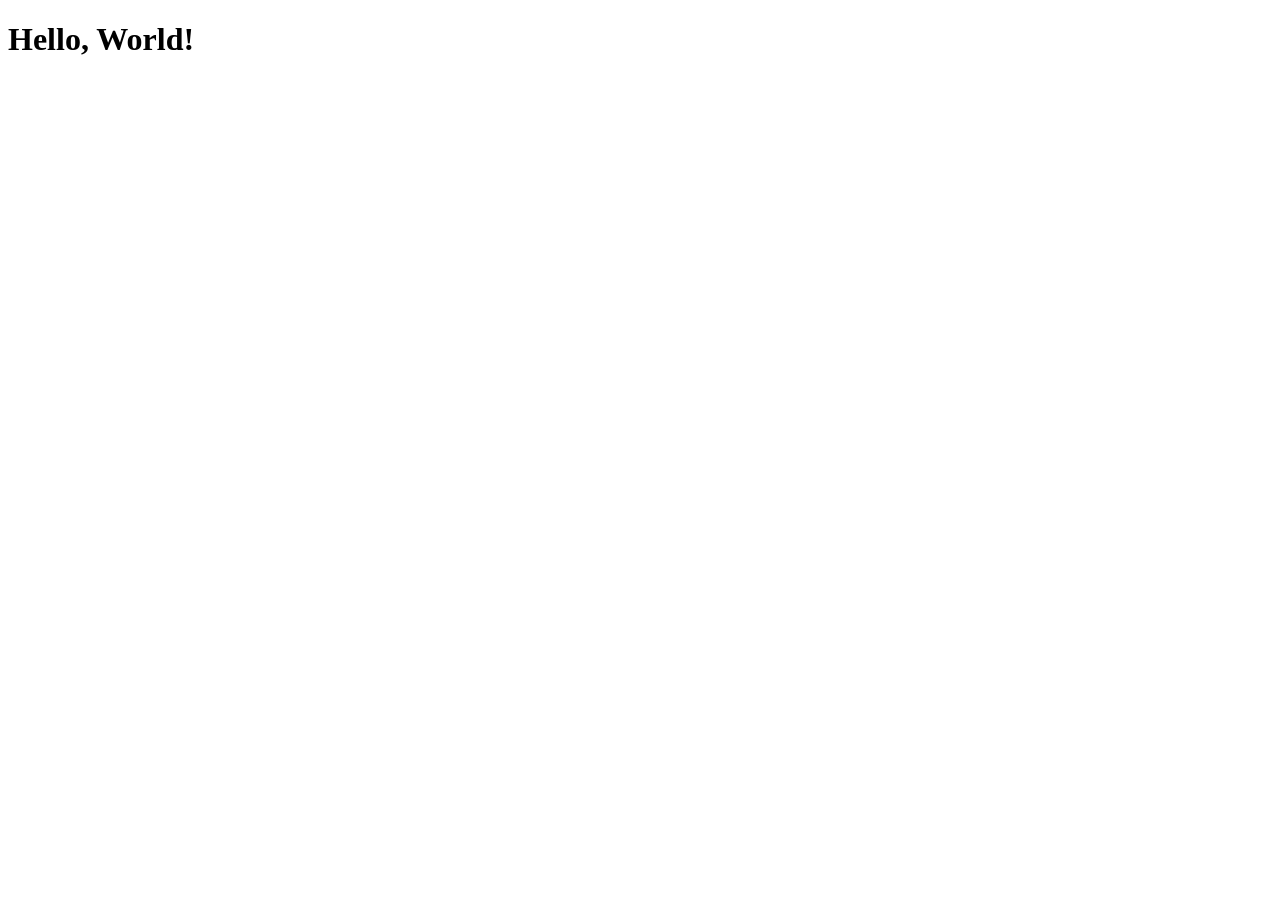
==== docs/index.html @ 04ee26a2 "Rename index.html to docs/index.html" ====
<!DOCTYPE html>
<html lang="en">
<head>
    <meta charset="UTF-8">
    <meta name="viewport" content="width=device-width, initial-scale=1.0">
    <title>Hello World</title>
</head>
<body>
    <h1>Hello, World!</h1>
</body>
</html>
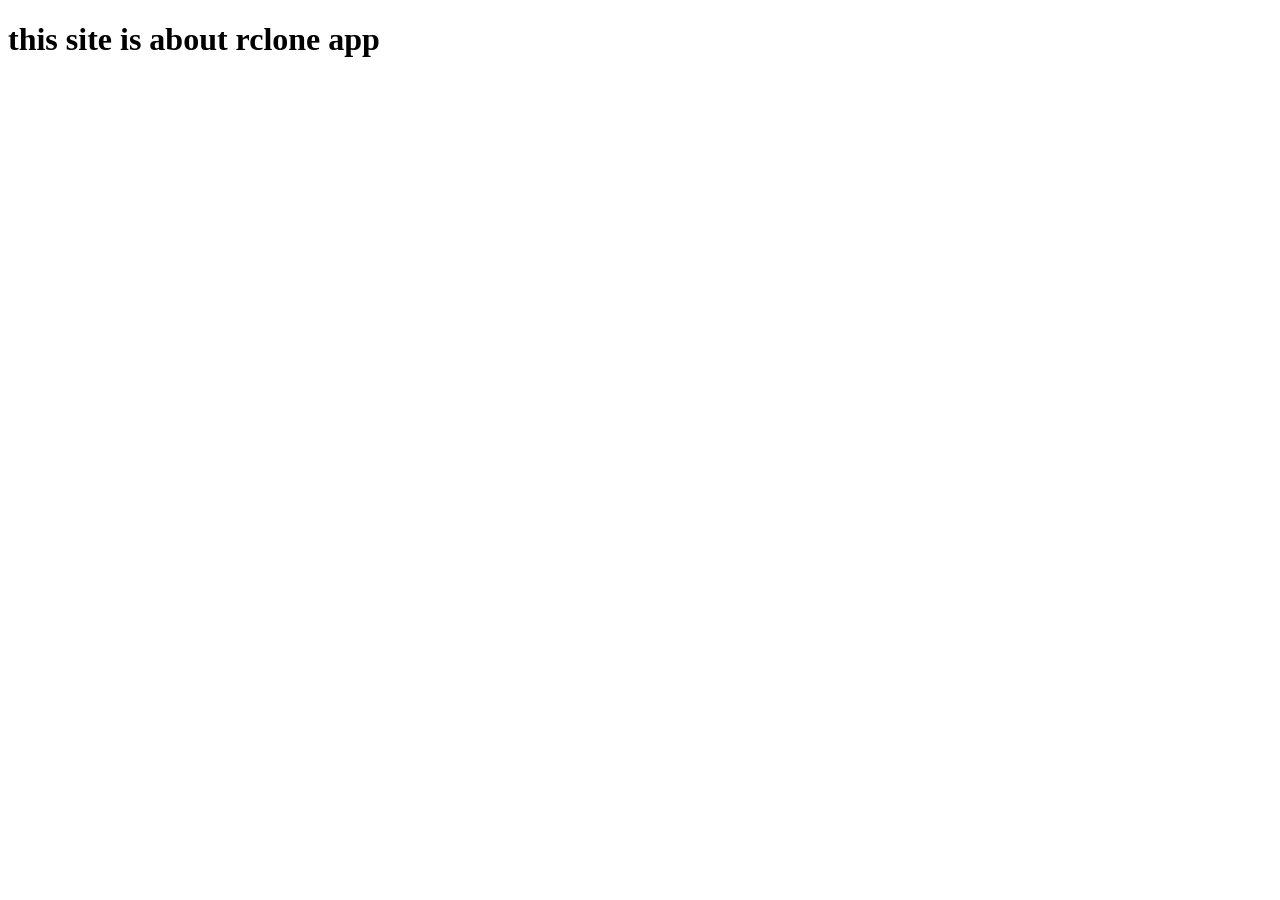
==== commit a42ccedd: "Update index.html" ====
--- a/docs/index.html
+++ b/docs/index.html
@@ -3,9 +3,9 @@
 <head>
     <meta charset="UTF-8">
     <meta name="viewport" content="width=device-width, initial-scale=1.0">
-    <title>Hello World</title>
+    <title>rclone app</title>
 </head>
 <body>
-    <h1>Hello, World!</h1>
+    <h1>this site is about rclone app</h1>
 </body>
 </html>
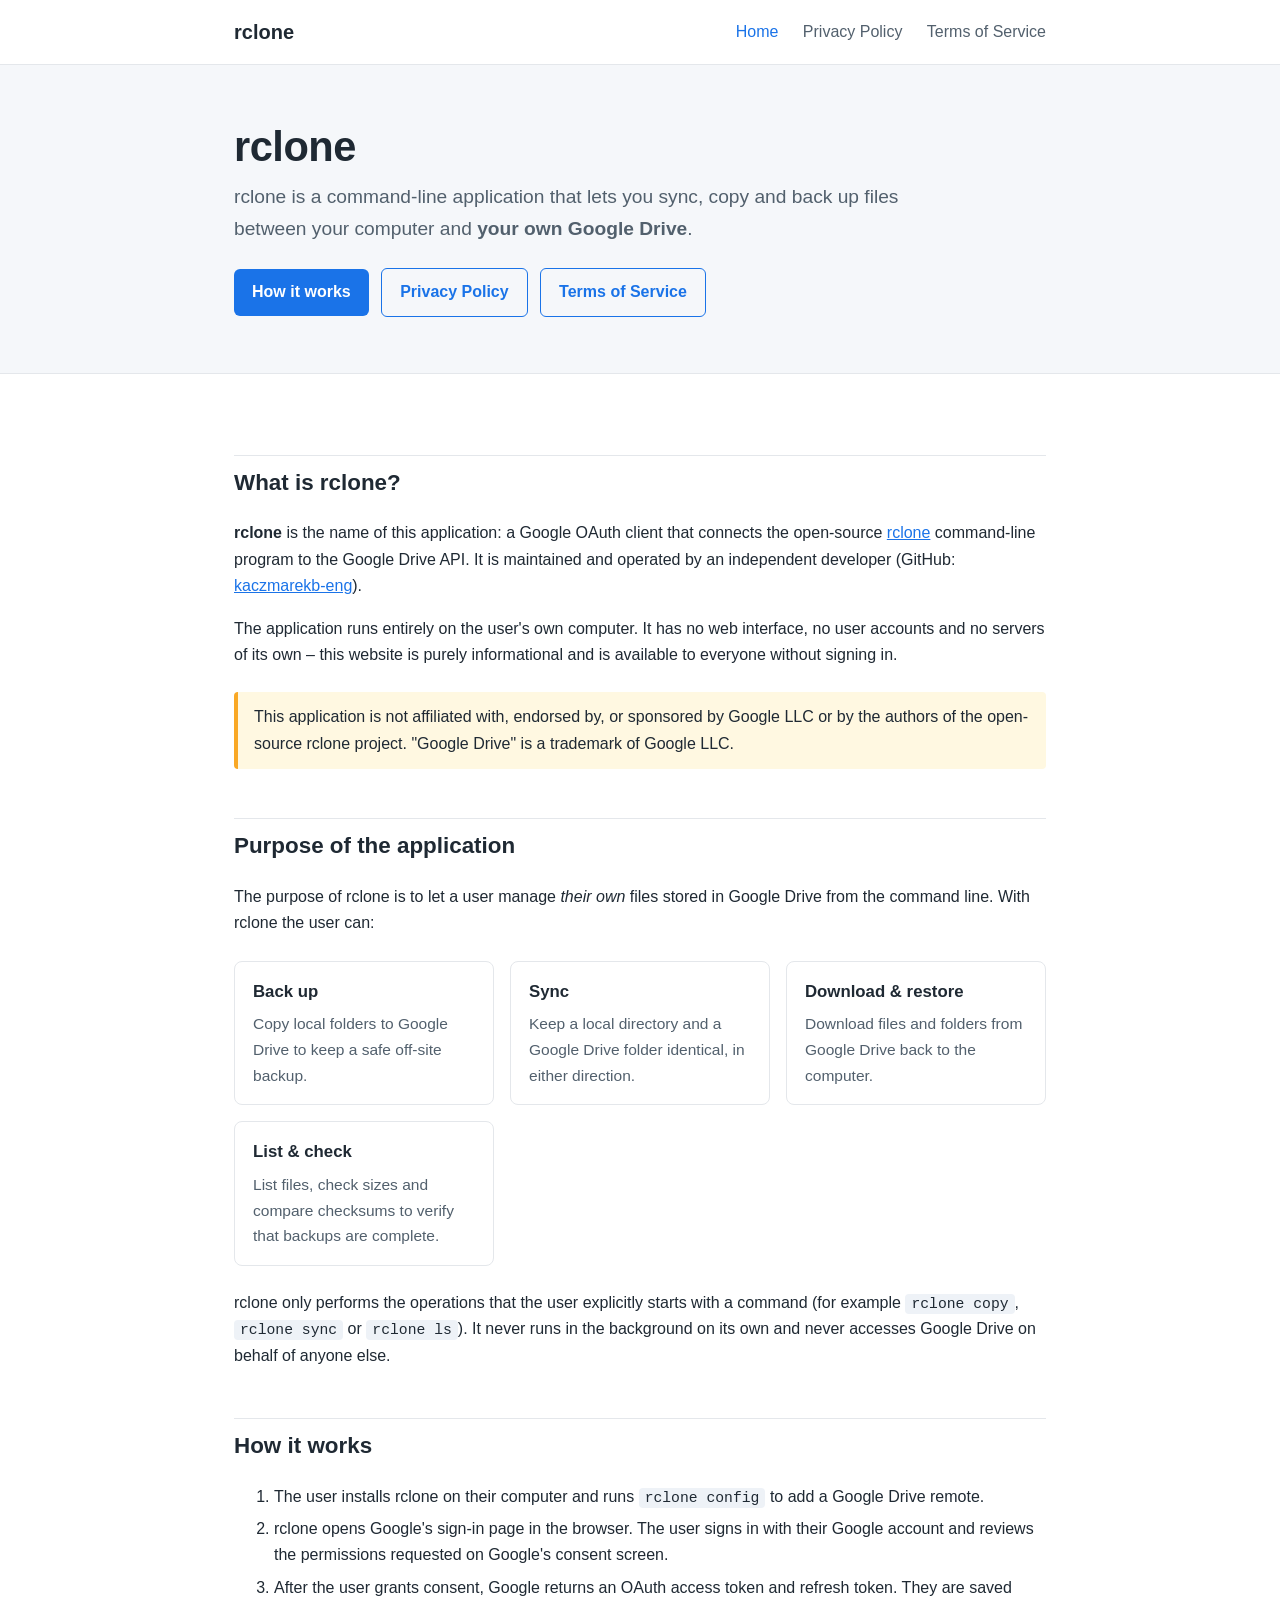
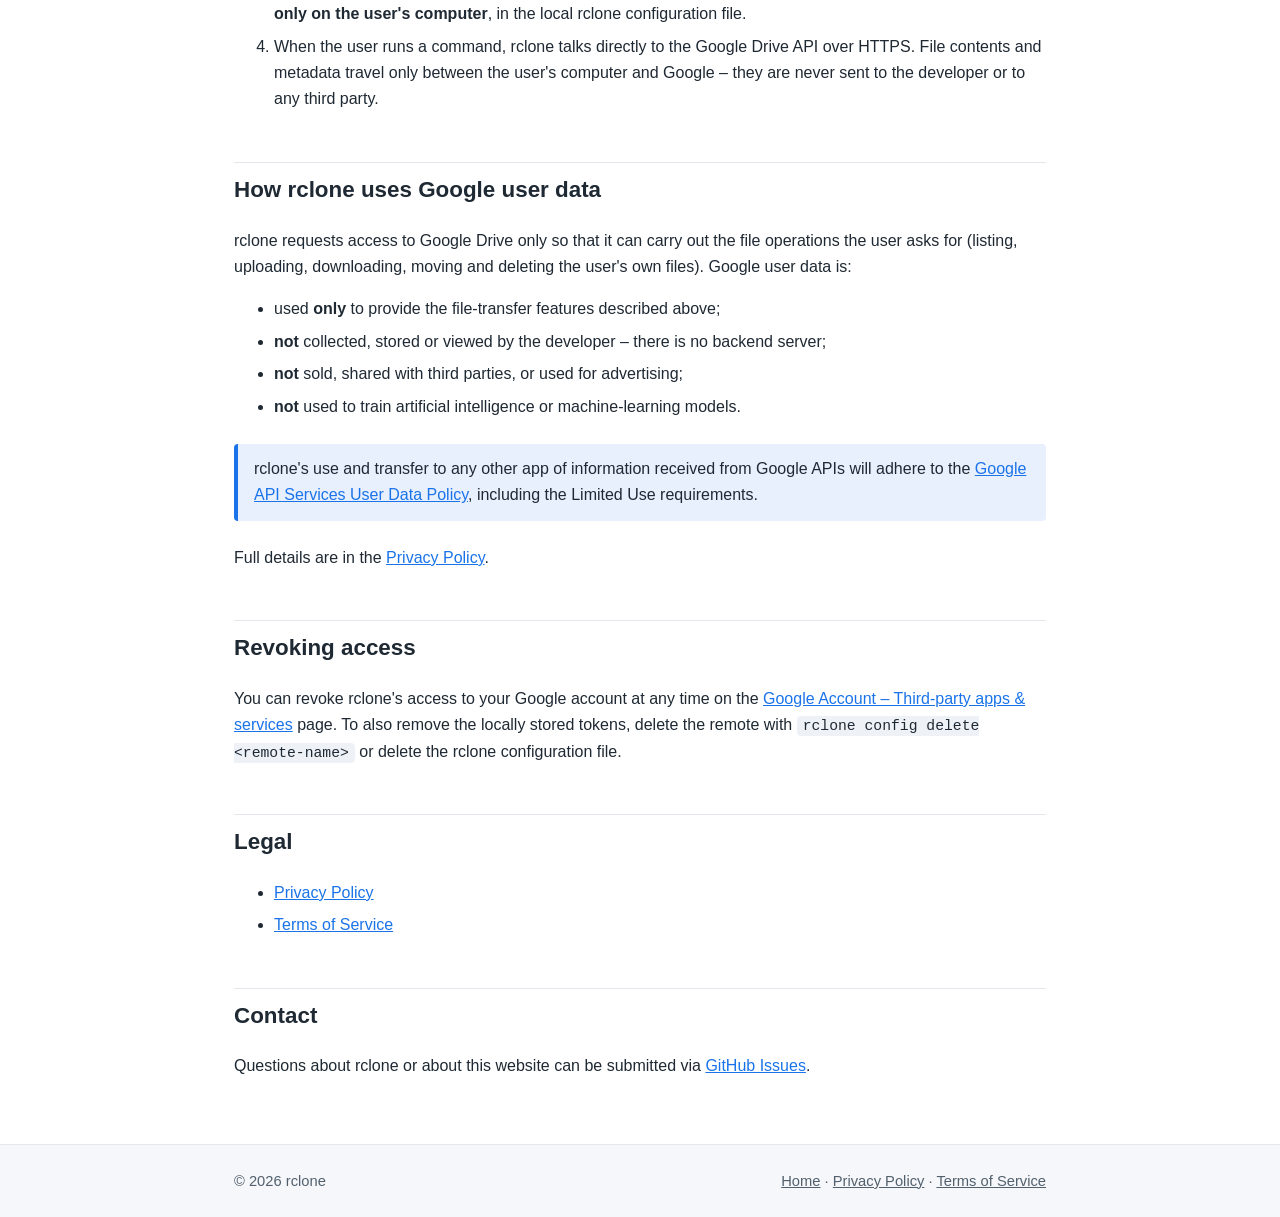
==== commit 10b40176: "Add rclone homepage, privacy policy and terms of service Pages for Google OAuth app verification: ho" ====
--- a/docs/index.html
+++ b/docs/index.html
@@ -1,11 +1,155 @@
 <!DOCTYPE html>
 <html lang="en">
 <head>
-    <meta charset="UTF-8">
-    <meta name="viewport" content="width=device-width, initial-scale=1.0">
-    <title>rclone app</title>
+  <meta charset="UTF-8">
+  <meta name="viewport" content="width=device-width, initial-scale=1.0">
+  <!-- Google Search Console ownership verification: paste the tag from Search Console here, e.g.
+  <meta name="google-site-verification" content="YOUR_TOKEN_FROM_SEARCH_CONSOLE">
+  -->
+  <title>rclone – sync and back up your files with Google Drive</title>
+  <meta name="description" content="rclone is a command-line application that lets you sync, copy and back up files between your computer and your own Google Drive.">
+  <link rel="stylesheet" href="style.css">
 </head>
 <body>
-    <h1>this site is about rclone app</h1>
+
+<header class="site-header">
+  <div class="inner">
+    <a class="brand" href="./">rclone</a>
+    <nav>
+      <a href="./" aria-current="page">Home</a>
+      <a href="privacy.html">Privacy Policy</a>
+      <a href="terms.html">Terms of Service</a>
+    </nav>
+  </div>
+</header>
+
+<section class="hero">
+  <div class="inner">
+    <h1>rclone</h1>
+    <p class="lead">
+      rclone is a command-line application that lets you sync, copy and back up
+      files between your computer and <strong>your own Google Drive</strong>.
+    </p>
+    <a class="button" href="#how-it-works">How it works</a>
+    <a class="button secondary" href="privacy.html">Privacy Policy</a>
+    <a class="button secondary" href="terms.html">Terms of Service</a>
+  </div>
+</section>
+
+<main>
+
+  <h2 id="about">What is rclone?</h2>
+  <p>
+    <strong>rclone</strong> is the name of this application: a Google OAuth client that connects the
+    open-source <a href="https://rclone.org" rel="noopener">rclone</a> command-line program
+    to the Google Drive API. It is maintained and operated by an independent developer
+    (GitHub: <a href="https://github.com/kaczmarekb-eng" rel="noopener">kaczmarekb-eng</a>).
+  </p>
+  <p>
+    The application runs entirely on the user's own computer. It has no web interface,
+    no user accounts and no servers of its own &ndash; this website is purely informational and
+    is available to everyone without signing in.
+  </p>
+
+  <div class="notice">
+    This application is not affiliated with, endorsed by, or sponsored by Google LLC or by
+    the authors of the open-source rclone project. "Google Drive" is a trademark of Google LLC.
+  </div>
+
+  <h2 id="purpose">Purpose of the application</h2>
+  <p>
+    The purpose of rclone is to let a user manage <em>their own</em> files stored in Google Drive
+    from the command line. With rclone the user can:
+  </p>
+  <div class="features">
+    <div class="feature">
+      <h3>Back up</h3>
+      <p>Copy local folders to Google Drive to keep a safe off-site backup.</p>
+    </div>
+    <div class="feature">
+      <h3>Sync</h3>
+      <p>Keep a local directory and a Google Drive folder identical, in either direction.</p>
+    </div>
+    <div class="feature">
+      <h3>Download &amp; restore</h3>
+      <p>Download files and folders from Google Drive back to the computer.</p>
+    </div>
+    <div class="feature">
+      <h3>List &amp; check</h3>
+      <p>List files, check sizes and compare checksums to verify that backups are complete.</p>
+    </div>
+  </div>
+  <p>
+    rclone only performs the operations that the user explicitly starts with a command
+    (for example <code>rclone copy</code>, <code>rclone sync</code> or <code>rclone ls</code>).
+    It never runs in the background on its own and never accesses Google Drive on behalf of anyone else.
+  </p>
+
+  <h2 id="how-it-works">How it works</h2>
+  <ol class="steps">
+    <li>The user installs rclone on their computer and runs <code>rclone config</code> to add a Google Drive remote.</li>
+    <li>rclone opens Google's sign-in page in the browser. The user signs in with their Google account and
+        reviews the permissions requested on Google's consent screen.</li>
+    <li>After the user grants consent, Google returns an OAuth access token and refresh token. They are saved
+        <strong>only on the user's computer</strong>, in the local rclone configuration file.</li>
+    <li>When the user runs a command, rclone talks directly to the Google Drive API over HTTPS.
+        File contents and metadata travel only between the user's computer and Google &ndash;
+        they are never sent to the developer or to any third party.</li>
+  </ol>
+
+  <h2 id="google-data">How rclone uses Google user data</h2>
+  <p>
+    rclone requests access to Google Drive only so that it can carry out the file operations
+    the user asks for (listing, uploading, downloading, moving and deleting the user's own files).
+    Google user data is:
+  </p>
+  <ul>
+    <li>used <strong>only</strong> to provide the file-transfer features described above;</li>
+    <li><strong>not</strong> collected, stored or viewed by the developer &ndash; there is no backend server;</li>
+    <li><strong>not</strong> sold, shared with third parties, or used for advertising;</li>
+    <li><strong>not</strong> used to train artificial intelligence or machine-learning models.</li>
+  </ul>
+  <div class="highlight">
+    rclone's use and transfer to any other app of information received from Google APIs will adhere to the
+    <a href="https://developers.google.com/terms/api-services-user-data-policy" rel="noopener">Google API Services User Data Policy</a>,
+    including the Limited Use requirements.
+  </div>
+  <p>
+    Full details are in the <a href="privacy.html">Privacy Policy</a>.
+  </p>
+
+  <h2 id="revoke">Revoking access</h2>
+  <p>
+    You can revoke rclone's access to your Google account at any time on the
+    <a href="https://myaccount.google.com/permissions" rel="noopener">Google Account &ndash; Third-party apps &amp; services</a>
+    page. To also remove the locally stored tokens, delete the remote with
+    <code>rclone config delete &lt;remote-name&gt;</code> or delete the rclone configuration file.
+  </p>
+
+  <h2 id="legal">Legal</h2>
+  <ul>
+    <li><a href="privacy.html">Privacy Policy</a></li>
+    <li><a href="terms.html">Terms of Service</a></li>
+  </ul>
+
+  <h2 id="contact">Contact</h2>
+  <p>
+    Questions about rclone or about this website can be submitted via
+    <a href="https://github.com/kaczmarekb-eng/mypage/issues" rel="noopener">GitHub Issues</a>.
+  </p>
+
+</main>
+
+<footer class="site-footer">
+  <div class="inner">
+    <span>&copy; 2026 rclone</span>
+    <span>
+      <a href="./">Home</a> &middot;
+      <a href="privacy.html">Privacy Policy</a> &middot;
+      <a href="terms.html">Terms of Service</a>
+    </span>
+  </div>
+</footer>
+
 </body>
 </html>
--- a/docs/style.css
+++ b/docs/style.css
@@ -0,0 +1,168 @@
+:root {
+  --bg: #ffffff;
+  --surface: #f5f7fa;
+  --text: #1f2933;
+  --muted: #52606d;
+  --accent: #1a73e8;
+  --accent-dark: #1558b0;
+  --border: #e4e7eb;
+  --code-bg: #eef2f7;
+}
+
+* { box-sizing: border-box; }
+
+html { font-size: 16px; }
+
+body {
+  margin: 0;
+  font-family: -apple-system, BlinkMacSystemFont, "Segoe UI", Roboto, "Helvetica Neue", Arial, sans-serif;
+  line-height: 1.65;
+  color: var(--text);
+  background: var(--bg);
+}
+
+a { color: var(--accent); }
+a:hover { color: var(--accent-dark); }
+
+.site-header {
+  border-bottom: 1px solid var(--border);
+  background: var(--bg);
+}
+
+.site-header .inner,
+.site-footer .inner,
+main {
+  max-width: 860px;
+  margin: 0 auto;
+  padding: 0 24px;
+}
+
+.site-header .inner {
+  display: flex;
+  align-items: center;
+  justify-content: space-between;
+  flex-wrap: wrap;
+  gap: 12px;
+  min-height: 64px;
+}
+
+.brand {
+  font-weight: 700;
+  font-size: 1.25rem;
+  color: var(--text);
+  text-decoration: none;
+}
+
+.site-header nav a {
+  margin-left: 20px;
+  color: var(--muted);
+  text-decoration: none;
+  font-weight: 500;
+}
+.site-header nav a:first-child { margin-left: 0; }
+.site-header nav a:hover,
+.site-header nav a[aria-current="page"] { color: var(--accent); }
+
+.hero {
+  background: var(--surface);
+  border-bottom: 1px solid var(--border);
+  padding: 56px 0 48px;
+}
+.hero .inner { max-width: 860px; margin: 0 auto; padding: 0 24px; }
+.hero h1 { font-size: 2.6rem; margin: 0 0 8px; letter-spacing: -0.5px; }
+.hero .lead { font-size: 1.2rem; color: var(--muted); margin: 0 0 24px; max-width: 680px; }
+
+.button {
+  display: inline-block;
+  padding: 10px 18px;
+  border-radius: 6px;
+  background: var(--accent);
+  color: #fff;
+  text-decoration: none;
+  font-weight: 600;
+  margin: 0 8px 8px 0;
+}
+.button:hover { background: var(--accent-dark); color: #fff; }
+.button.secondary { background: transparent; color: var(--accent); border: 1px solid var(--accent); }
+.button.secondary:hover { background: var(--accent); color: #fff; }
+
+main { padding-top: 32px; padding-bottom: 48px; }
+
+h1 { font-size: 2rem; line-height: 1.25; }
+h2 { font-size: 1.4rem; margin-top: 2.2em; padding-top: 0.4em; border-top: 1px solid var(--border); }
+h3 { font-size: 1.1rem; margin-top: 1.6em; }
+
+.updated { color: var(--muted); font-size: 0.95rem; margin-top: -8px; }
+
+.notice {
+  background: #fff8e1;
+  border-left: 4px solid #f9a825;
+  padding: 12px 16px;
+  border-radius: 4px;
+  margin: 24px 0;
+}
+
+.highlight {
+  background: #e8f0fe;
+  border-left: 4px solid var(--accent);
+  padding: 12px 16px;
+  border-radius: 4px;
+  margin: 24px 0;
+}
+
+.features {
+  display: grid;
+  grid-template-columns: repeat(auto-fit, minmax(220px, 1fr));
+  gap: 16px;
+  margin: 24px 0;
+}
+.feature {
+  border: 1px solid var(--border);
+  border-radius: 8px;
+  padding: 16px 18px;
+  background: var(--bg);
+}
+.feature h3 { margin: 0 0 6px; font-size: 1.05rem; }
+.feature p { margin: 0; color: var(--muted); font-size: 0.97rem; }
+
+code {
+  font-family: SFMono-Regular, Consolas, "Liberation Mono", Menlo, monospace;
+  background: var(--code-bg);
+  padding: 2px 6px;
+  border-radius: 4px;
+  font-size: 0.92em;
+}
+
+table {
+  width: 100%;
+  border-collapse: collapse;
+  margin: 16px 0;
+  font-size: 0.97rem;
+}
+th, td {
+  text-align: left;
+  vertical-align: top;
+  padding: 10px 12px;
+  border: 1px solid var(--border);
+}
+th { background: var(--surface); }
+td:first-child { width: 36%; }
+td code { word-break: break-all; }
+
+ol.steps li, ul li { margin-bottom: 6px; }
+
+.site-footer {
+  border-top: 1px solid var(--border);
+  background: var(--surface);
+  color: var(--muted);
+  font-size: 0.92rem;
+  padding: 24px 0;
+}
+.site-footer .inner { display: flex; flex-wrap: wrap; gap: 8px 24px; justify-content: space-between; }
+.site-footer a { color: var(--muted); }
+.site-footer a:hover { color: var(--accent); }
+
+@media (max-width: 600px) {
+  .hero h1 { font-size: 2rem; }
+  .site-header nav a { margin-left: 14px; }
+}
